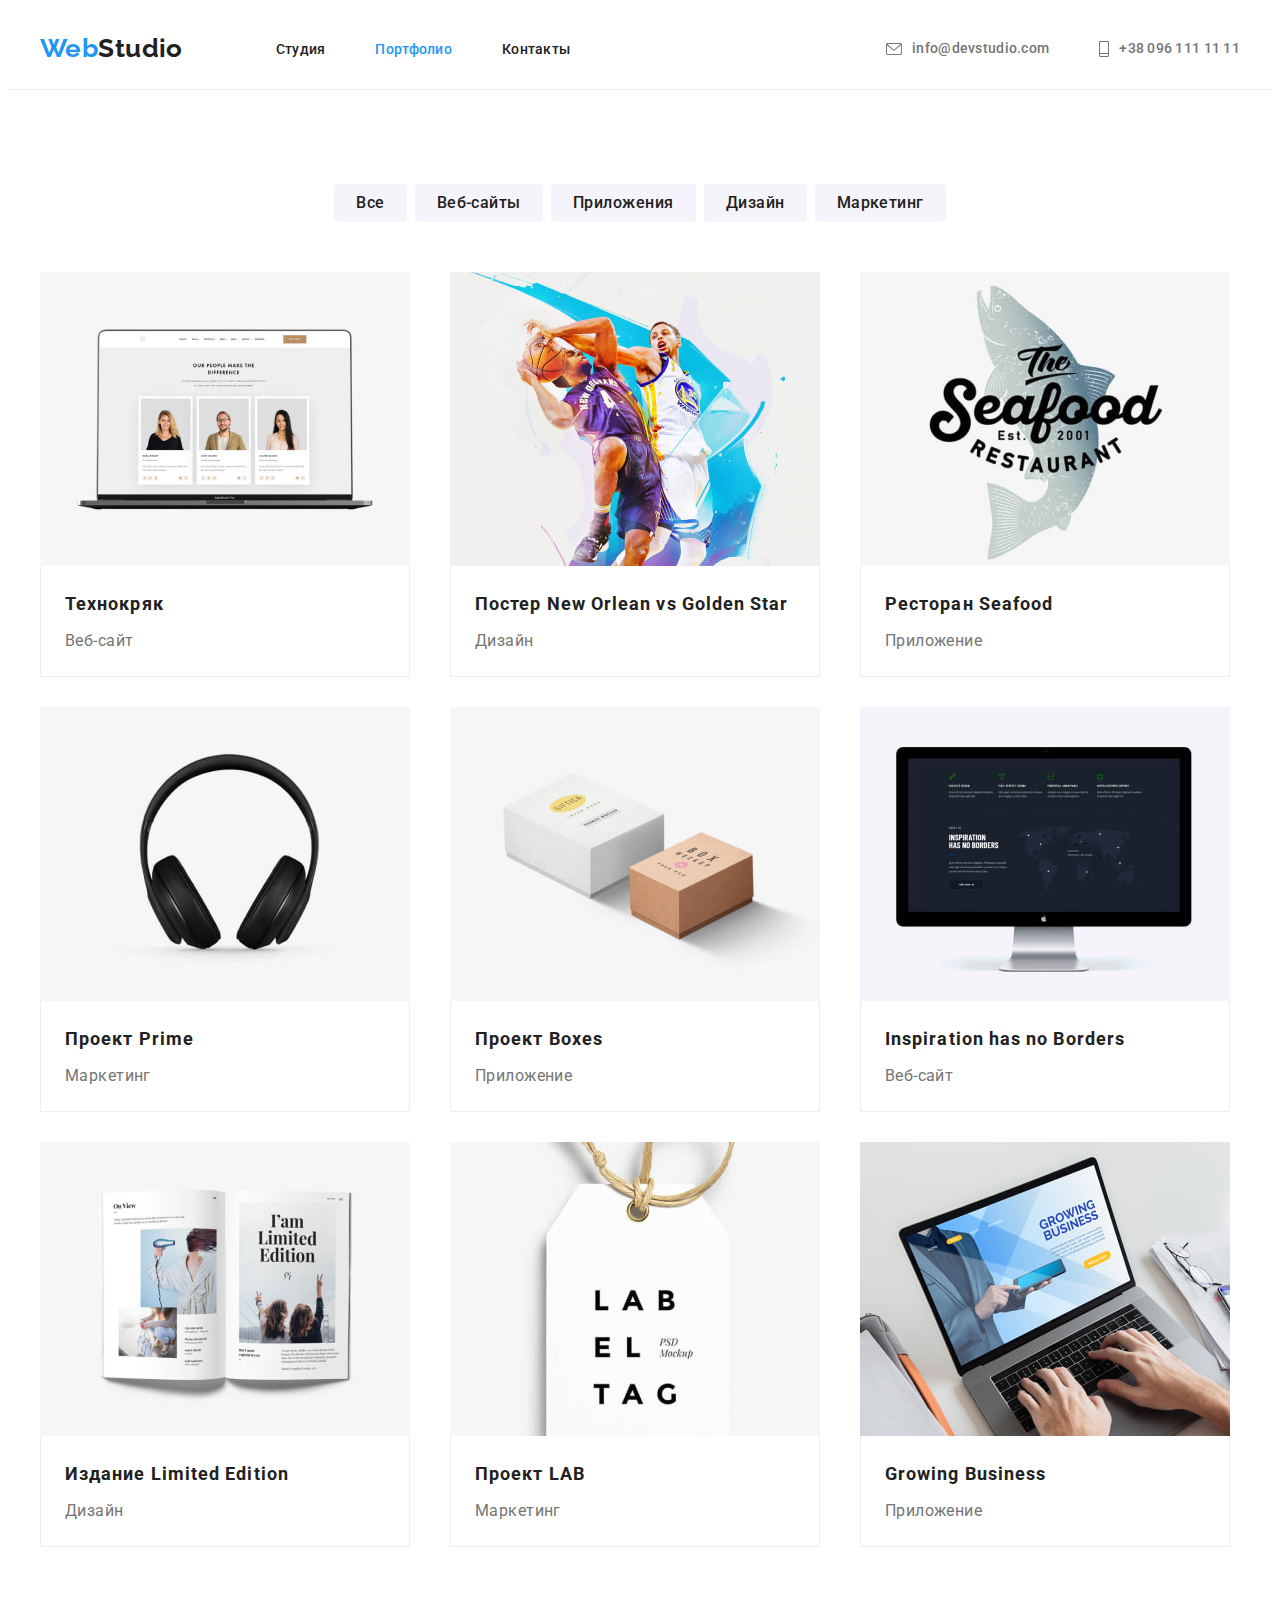
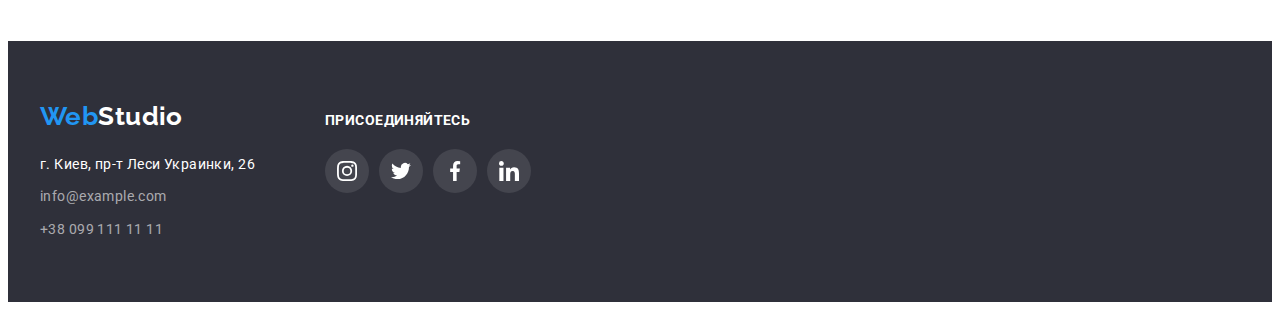
==== portfolio.html @ 11eaf8f4 "Adds files from previous HW" ====
<!DOCTYPE html>
<html lang="ru">
<head>
  <meta charset="UTF-8">
  <meta http-equiv="X-UA-Compatible" content="IE=edge">
  <meta name="viewport" content="width=device-width, initial-scale=1.0">
  <title>Портфолио</title>
  <link rel="preconnect" href="https://fonts.googleapis.com">
  <link rel="preconnect" href="https://fonts.gstatic.com" crossorigin>
  <link href="https://fonts.googleapis.com/css2?family=Raleway:wght@700&family=Roboto:wght@400;500;700;900&display=swap"
    rel="stylesheet">
  <link rel="stylesheet" href="https://cdnjs.cloudflare.com/ajax/libs/modern-normalize/1.1.0/modern-normalize.min.css"
    integrity="sha512-wpPYUAdjBVSE4KJnH1VR1HeZfpl1ub8YT/NKx4PuQ5NmX2tKuGu6U/JRp5y+Y8XG2tV+wKQpNHVUX03MfMFn9Q=="
    crossorigin="anonymous" referrerpolicy="no-referrer" />
  <link rel="stylesheet" href="./css/styles.css">
</head>

<body>
  <header class="header">
    <div class="container header-wrap">
      <nav class="site-nav">
        <a href="./index.html" class="logo link"><span>Web</span>Studio</a>
        <ul class="nav-list list">
          <li class="nav-item"><a href="./index.html" class="nav-link link">Cтудия</a></li>
          <li class="nav-item"><a href="./portfolio.html" class="nav-link link active-page">Портфолио</a></li>
          <li class="nav-item"><a href="" class="nav-link link">Контакты</a></li>
        </ul>
      </nav>
     
      <ul class="header-contacts-list list">
        <li class="header-contacts-item">
          <a href="mailto:info@devstudio.com" class="header-contacts link">
            <svg class="contacts-icon" width="16" height="12">
              <use href="./images/icons.svg#icon-envelope"></use>
            </svg>
            info@devstudio.com</a>
        </li>
      
        <li class="header-contacts-item">
          <a href="tel:+380961111111" class="header-contacts link">
            <svg class="contacts-icon" width="10" height="16">
              <use href="./images/icons.svg#icon-phone"></use>
            </svg>
            +38 096 111 11 11</a>
        </li>
      </ul>
    </div>
  </header>

  <main>
    <section class="section">
      <div class="container">
        <h1 class="visually-hidden" aria-hidden="true" tabindex="-1">Примеры работ</h1>
        
        <ul class="btn-list list">
          <li class="btn-list-item"><button type="button" class="btn">Все</button></li>
          <li class="btn-list-item"><button type="button" class="btn">Веб-сайты</button></li>
          <li class="btn-list-item"><button type="button" class="btn">Приложения</button></li>
          <li class="btn-list-item"><button type="button" class="btn">Дизайн</button></li>
          <li class="btn-list-item"><button type="button" class="btn">Маркетинг</button></li>
        </ul>
        
        <ul class="project-list list">
          <li class="project-item list">
            <a href="" class="project-link link">
              <img src="./images/prtfl-img1.jpeg" alt="страница сайта на экране ноутбука" width="370" class="project-img">
              <div class="project-item-content">
                <h2 class="project-title">Технокряк</h2>
                <p class="project-text">Веб-сайт</p>
              </div>
            </a>
          </li>
        
          <li class="project-item">
            <a href="" class="project-link link">
              <img src="./images/prtfl-img2.jpeg" alt="два басктболиста разных команд в момент броска" width="370"
                class="project-img">
              <div class="project-item-content">
                <h2 class="project-title">Постер New Orlean vs Golden Star</h2>
                <p class="project-text">Дизайн</p>
              </div>
            </a>
          </li>
        
          <li class="project-item">
            <a href="" class="project-link link">
              <img src="./images/prtfl-img3.jpeg" alt="логотип ресторана в виде плавника" width="370" class="project-img">
              <div class="project-item-content">
                <h2 class="project-title">Ресторан Seafood</h2>
                <p class="project-text">Приложение</p>
              </div>
            </a>
          </li>
        
          <li class="project-item">
            <a href="" class="project-link link">
              <img src="./images/prtfl-img4.jpeg" alt="студийные наушники" width="370" class="project-img">
              <div class="project-item-content">
                <h2 class="project-title">Проект Prime</h2>
                <p class="project-text">Маркетинг</p>
              </div>
            </a>
          </li>
        
          <li class="project-item">
            <a href="" class="project-link link">
              <img src="./images/prtfl-img5.jpeg" alt="две коробки" width="370" class="project-img">
              <div class="project-item-content">
                <h2 class="project-title">Проект Boxes</h2>
                <p class="project-text">Приложение</p>
              </div>
            </a>
          </li>
        
          <li class="project-item">
            <a href="" class="project-link link">
              <img src="./images/prtfl-img6.jpeg" alt="страница сайта на экране компьютера" width="370" class="project-img">
              <div class="project-item-content">
                <h2 class="project-title">Inspiration has no Borders</h2>
                <p class="project-text">Веб-сайт</p>
              </div>
            </a>
          </li>
        
          <li class="project-item">
            <a href="" class="project-link link">
              <img src="./images/prtfl-img7.jpeg" alt="открытый журнал" width="370" class="project-img">
              <div class="project-item-content">
                <h2 class="project-title">Издание Limited Edition</h2>
                <p class="project-text">Дизайн</p>
              </div>
            </a>
          </li>
        
          <li class="project-item">
            <a href="" class="project-link link">
              <img src="./images/prtfl-img8.jpeg" alt="бирка для одежды" width="370" class="project-img">
              <div class="project-item-content">
                <h2 class="project-title">Проект LAB</h2>
                <p class="project-text">Маркетинг</p>
              </div>
            </a>
          </li>
        
          <li class="project-item">
            <a href="" class="project-link link">
              <img src="./images/prtfl-img9.jpeg" alt="человек работает за ноутбуком" width="370" class="project-img">
              <div class="project-item-content">
                <h2 class="project-title">Growing Business</h2>
                <p class="project-text">Приложение</p>
              </div>
            </a>
          </li>
        </ul>
      </div>
    </section>
  </main>

  <footer class="footer">
    <div class="container footer-container">
      <div class="footer-left">
        <a href="./index.html" class="footer-logo link"><span>Web</span>Studio</a>
        <address class="address">
          <ul class="address-list list">
            <li class="address-list-item"><a href="https://goo.gl/maps/qHLMZfje5KFmPhSk8" target="_blank"
                rel="noopener noreferrer nofollow" title="Открыть карту" class="address-link link">г. Киев, пр-т Леси
                Украинки, 26</a></li>
            <li class="address-list-item"><a href="mailto:info@example.com" class="address-mail link">info@example.com</a>
            </li>
            <li class="address-list-item"><a href="tel:+380991111111" class="address-tel link">+38 099 111 11 11</a></li>
          </ul>
        </address>
      </div>

      <div class="footer-right">
        <p class="footer-text">Присоединяйтесь</p>
      
        <ul class="footer-socials-list list">
          <li class="footer-socials-item">
            <a href="" class="footer-socials-link">
              <svg class="footer-socials-icon" width="20" height="20">
                <use href="./images/icons.svg#icon-instagram"></use>
              </svg>
            </a>
          </li>
      
          <li class="footer-socials-item">
            <a href="" class="footer-socials-link">
              <svg class="footer-socials-icon" width="20" height="20">
                <use href="./images/icons.svg#icon-twitter"></use>
              </svg>
            </a>
          </li>
      
          <li class="footer-socials-item">
            <a href="" class="footer-socials-link">
              <svg class="footer-socials-icon" width="20" height="20">
                <use href="./images/icons.svg#icon-facebook"></use>
              </svg>
            </a>
          </li>
      
          <li class="footer-socials-item">
            <a href="" class="footer-socials-link">
              <svg class="footer-socials-icon" width="20" height="20">
                <use href="./images/icons.svg#icon-linkedin"></use>
              </svg>
            </a>
          </li>
        </ul>
      </div>


    </div>
  </footer>

</body>

</html>
---- css/styles.css ----
:root {
  --primary-text-color: #757575;
  --title-text-color: #212121;
  --primary-accent-color: #2196f3;
  --secondary-accent-color: #ffffff;
  --contacts-transparent-color: rgba(255, 255, 255, 0.6);
  --primary-background-color: #ffffff;
  --secondary-background-color: #f5f4fa;
  --footer-backgrounf-color: #2f303a;
  --icon-bg: #ffffff;
  --icon-color: #afb1b8;
  --advantages-icon-bg: #f5f4fa;
}

/* -------- General ---------------- */

body {
  font-family: 'Roboto', sans-serif;
  background-color: var(--primary-background-color);
  color: var(--primary-text-color);
  font-size: 14px;
  letter-spacing: 0.03em;
}

p,
h1,
h2,
h3,
h4,
h5,
h6 {
  margin: 0;
}

ul {
  margin: 0;
  padding: 0;
}
img {
  display: block;
  max-width: 100%;
  height: auto;
}

button {
  cursor: pointer;
}

.link {
  text-decoration: none;
  display: inline-block;
}

.link:visited {
  color: none;
}

.list {
  list-style: none;
}

.visually-hidden {
  position: absolute;
  white-space: nowrap;
  width: 1px;
  height: 1px;
  overflow: hidden;
  border: 0;
  padding: 0;
  clip: rect(0 0 0 0);
  clip-path: inset(50%);
  margin: -1px;
}

.container {
  width: 1200px;
  margin-left: auto;
  margin-right: auto;
  padding-left: 15px;
  padding-right: 15px;
}

.section {
  padding-top: 94px;
  padding-bottom: 94px;
}

/* --------- Header section -----------------------*/

/* Site navigation */

.header {
  display: flex;
  align-items: center;
  border-bottom: 1px solid #ececec;
}

.header-wrap {
  display: flex;
  align-items: center;
}

.site-nav {
  display: flex;
  align-items: center;
}

.nav-list {
  display: flex;
}

.logo {
  padding-top: 25px;
  padding-bottom: 25px;
  margin-right: 93px;

  font-family: Raleway;
  color: var(--title-text-color);
  font-weight: 700;
  font-size: 26px;
  line-height: 1.2;
}

.logo > span {
  color: var(--primary-accent-color);
}

.nav-item:not(:last-child) {
  margin-right: 50px;
}

.nav-link {
  color: var(--title-text-color);
  font-weight: 500;
  line-height: 1.15;
  letter-spacing: 0.02em;
  padding-top: 32px;
  padding-bottom: 32px;
  display: block;
}

.nav-link:hover,
.nav-link:focus {
  color: var(--primary-accent-color);
}

.nav-link.active-page {
  color: var(--primary-accent-color);
}

.header-contacts-list {
  display: flex;
  margin-left: auto;
}

.header-contacts-item + .header-contacts-item {
  margin-left: 50px;
}

.header-contacts {
  display: flex;
  align-items: center;
  padding-top: 32px;
  padding-bottom: 32px;

  color: var(--primary-text-color);
  font-weight: 500;
  line-height: 1.14;
  letter-spacing: 0.02em;
}

.header-contacts:hover,
.header-contacts:focus {
  color: var(--primary-accent-color);
}

.contacts-icon {
  margin-right: 10px;
  fill: currentColor;
}

/* ----------- Main page styles ---------------*/

.hero-container {
  max-width: 1600px;
  min-height: 600px;
  margin-left: auto;
  margin-right: auto;
  padding: 200px 452px;

  background-color: #c4c4c4;
  background-image: linear-gradient(to right, rgba(47, 48, 58, 0.4), rgba(47, 48, 58, 0.4)),
    url(../images/hero-bg.jpeg);
  background-repeat: no-repeat;
  background-position: center;
  background-size: cover;
  text-align: center;
}

.hero-title {
  margin-bottom: 30px;
  width: 694px;

  color: var(--secondary-accent-color);
  font-weight: 900;
  font-size: 44px;
  line-height: 1.36;
  letter-spacing: 0.06em;
  text-transform: uppercase;
}

.hero-btn {
  padding: 10px 32px;
  border-radius: 4px;
  min-width: 200px;

  background-color: var(--primary-accent-color);
  color: var(--secondary-accent-color);
  font-family: inherit;
  font-weight: 700;
  font-size: 16px;
  line-height: 1.88;
  letter-spacing: 0.06em;
  box-shadow: 0px 4px 4px rgba(0, 0, 0, 0.15);
  border: none;
}

.hero-btn:hover,
.hero-btn:focus {
  background: #188ce8;
  box-shadow: 0px 4px 4px rgba(0, 0, 0, 0.15);
  border-radius: 4px;
}

.advantages-list {
  display: flex;
  justify-content: center;
  flex-wrap: wrap;
}

.advantages-item:not(:last-child) {
  margin-right: 30px;
}

.advantages-item {
  width: 270px;
}

.advantages-icon-container {
  display: flex;
  align-items: center;
  justify-content: center;
  background-color: var(--advantages-icon-bg);
  width: 270px;
  height: 120px;
}

.advantages-icon {
  object-position: 50% 50%;
}

.advantages-title {
  margin-bottom: 10px;
}

.servises-section {
  padding-top: 0;
}

.services-title {
  font-weight: 700;
  font-size: 36px;
  line-height: 1.17;
  text-align: center;
  color: var(--title-text-color);
  margin-bottom: 50px;
}

.services-list {
  display: flex;
  justify-content: center;
}

.services-item + .services-item {
  margin-left: 30px;
}

.advantages-title {
  font-weight: 700;
  line-height: 1.14;
  text-transform: uppercase;
  color: var(--title-text-color);
  margin-top: 30px;
  margin-bottom: 10px;
}

.advantages-text {
  line-height: 1.71;
}

.team-section {
  background-color: var(--secondary-background-color);
}

.team-title {
  font-weight: 700;
  font-size: 36px;
  line-height: 1.17;
  text-align: center;
  color: var(--title-text-color);
  margin-bottom: 50px;
}

.team-list {
  display: flex;
  justify-content: center;
}

.team-item-content {
  padding: 30px 0;
}

.team-item {
  background-color: #fff;
  box-shadow: 0px 1px 3px rgba(0, 0, 0, 0.12), 0px 1px 1px rgba(0, 0, 0, 0.14),
    0px 2px 1px rgba(0, 0, 0, 0.2);
  border-radius: 0px 0px 4px 4px;
}

.team-item + .team-item {
  margin-left: 30px;
}

.team-name {
  font-weight: 500;
  font-size: 16px;
  line-height: 1.19;
  text-align: center;
  color: var(--title-text-color);
  margin-bottom: 10px;
}

.team-position {
  margin-bottom: 16px;

  font-size: 16px;
  line-height: 1.19;
  text-align: center;
}

.team-socials-list {
  display: flex;
  justify-content: center;
}

.team-socials-item {
  width: 44px;
  height: 44px;
}

.team-socials-item + .team-socials-item {
  margin-left: 10px;
}

.team-socials-link {
  display: flex;
  justify-content: center;
  align-items: center;
  width: 100%;
  height: 100%;
  border-radius: 50%;

  background-color: var(--icon-bg);
  color: var(--icon-color);
}

.team-socials-link:hover,
.team-socials-link:focus {
  background-color: var(--primary-accent-color);
  color: var(--secondary-accent-color);
}

.team-socials-icon {
  fill: currentColor;
}

/* ----- Main page - Our clients section  --------*/

.clients-title {
  margin-bottom: 50px;
  font-weight: 700;
  font-size: 36px;
  line-height: 1.17;
  text-align: center;
  letter-spacing: 0.03em;
  color: var(--title-text-color);
}

.clients-list {
  display: flex;
  justify-content: center;
}

.clients-item {
  display: flex;
  justify-content: center;
}

.clients-item + .clients-item {
  margin-left: 30px;
}

.clients-link {
  display: flex;
  justify-content: center;
  align-items: center;

  width: 170px;
  height: 92px;
  border: 1px solid var(--icon-color);
  border-radius: 4px;
  color: var(--icon-color);
}

.clients-link:hover,
.clients-link:focus {
  color: var(--primary-accent-color);
  border-color: currentColor;
}

.clients-logo {
  fill: currentColor;
}

/* ------------ Portfolio styles ----------*/

.btn-list {
  display: flex;
  justify-content: center;
  flex-wrap: wrap;
  margin-bottom: 50px;
}

.btn-list-item:not(:last-child) {
  margin-right: 8px;
}

.btn {
  border-radius: 4px;
  padding: 6px 22px;

  font-family: inherit;
  font-weight: 500;
  font-size: 16px;
  line-height: 1.62;
  letter-spacing: 0.03em;
  background-color: var(--secondary-background-color);
  color: var(--title-text-color);
  border: transparent;
}

.btn:hover,
.btn:focus {
  background-color: var(--primary-accent-color);
  color: var(--secondary-accent-color);
  box-shadow: 0px 3px 1px rgba(0, 0, 0, 0.1), 0px 1px 2px rgba(0, 0, 0, 0.08),
    0px 2px 2px rgba(0, 0, 0, 0.12);
}

.project-list {
  display: flex;
  flex-wrap: wrap;
  margin-left: -30px;
  margin-bottom: -30px;
}

.project-item {
  flex-basis: calc((100% - 90px) / 3);
  margin-left: 30px;
  margin-bottom: 30px;
}

.project-link {
  color: inherit;
}

.project-link:hover,
.project-link:focus {
  box-shadow: 0px 1px 1px rgba(0, 0, 0, 0.12), 0px 4px 4px rgba(0, 0, 0, 0.06),
    1px 4px 6px rgba(0, 0, 0, 0.16);
}

.project-img {
  max-width: 100%;
}

.project-item .project-title {
  margin-bottom: 4px;

  color: var(--title-text-color);
  font-weight: 700;
  font-size: 18px;
  line-height: 2;
  letter-spacing: 0.06em;
}

.project-item-content {
  padding-top: 20px;
  padding-bottom: 20px;
  padding-left: 24px;
  border-right: 1px solid #eeeeee;
  border-bottom: 1px solid #eeeeee;
  border-left: 1px solid #eeeeee;
}

.project-text {
  font-size: 16px;
  line-height: 1.88;
}

/* ------------ Footer styles -------------- */

.footer {
  background-color: var(--footer-backgrounf-color);
}

.footer-container {
  padding-top: 60px;
  padding-bottom: 60px;
  display: flex;
  align-items: baseline;
}

.footer-logo {
  display: block;
  margin-bottom: 20px;

  font-family: Raleway;
  color: var(--secondary-accent-color);
  font-weight: 700;
  font-size: 26px;
  line-height: 1.2;
}

.footer-logo > span {
  color: var(--primary-accent-color);
}

.address-list {
  font-style: normal;
  line-height: 1.71;
}

.address-list-item:not(:last-child) {
  margin-bottom: 9px;
}

.address-link {
  color: var(--secondary-accent-color);
}

.address-link:hover,
.address-link:focus {
  color: var(--primary-accent-color);
}

.address-mail,
.address-tel {
  color: var(--contacts-transparent-color);
}

.address-mail:hover,
.address-mail:focus,
.address-tel:hover,
.address-tel:focus {
  color: var(--primary-accent-color);
}

.footer-right {
  margin-left: 70px;
}

.footer-text {
  margin-bottom: 20px;

  font-weight: 700;
  font-size: 14px;
  line-height: 1.14;
  letter-spacing: 0.03em;
  text-transform: uppercase;
  color: var(--secondary-accent-color);
}

.footer-socials-list {
  display: flex;
  justify-content: center;
}

.footer-socials-item {
  display: flex;
  justify-content: center;
}

.footer-socials-item + .footer-socials-item {
  margin-left: 10px;
}

.footer-socials-link {
  display: flex;
  justify-content: center;
  align-items: center;
  width: 44px;
  height: 44px;
  border-radius: 50%;

  background-color: rgba(255, 255, 255, 0.1);
  color: var(--secondary-accent-color);
}

.footer-socials-icon {
  fill: currentColor;
}

.footer-socials-link:hover,
.footer-socials-link:focus {
  background-color: var(--primary-accent-color);
}
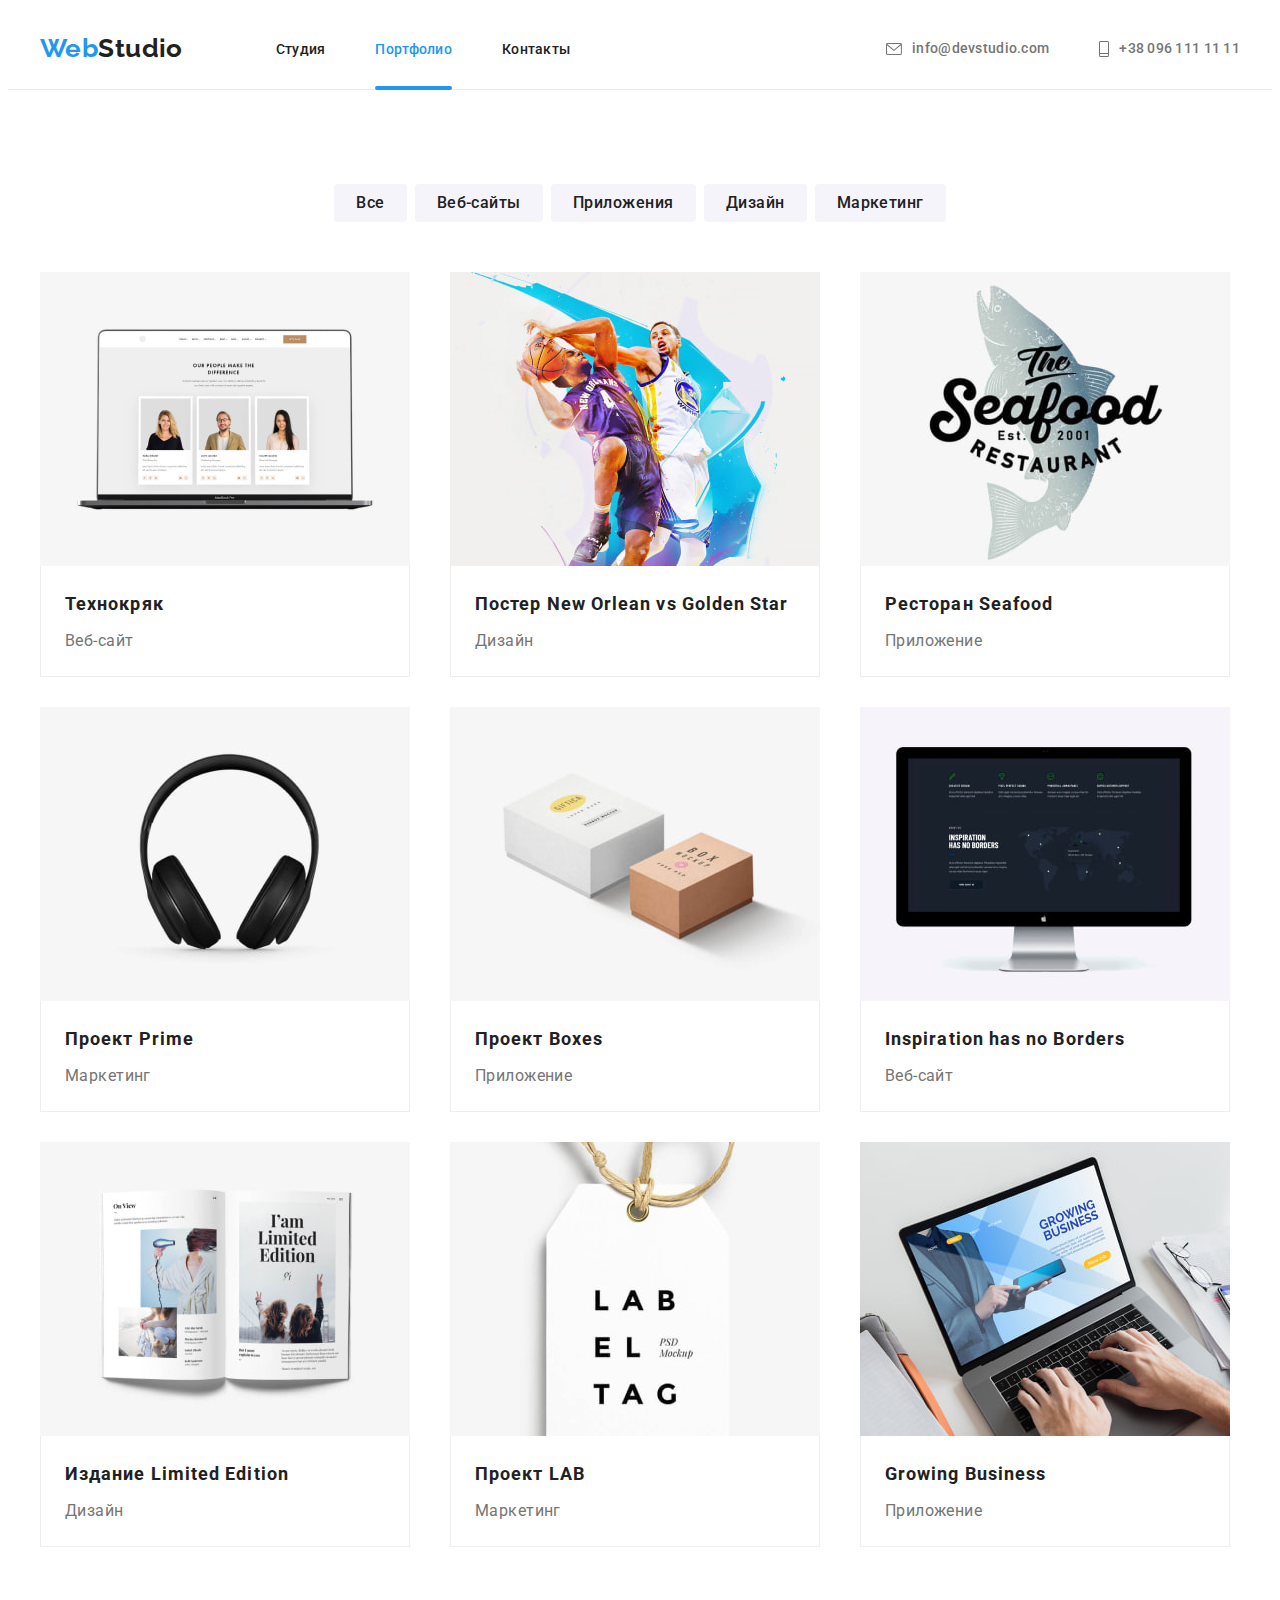
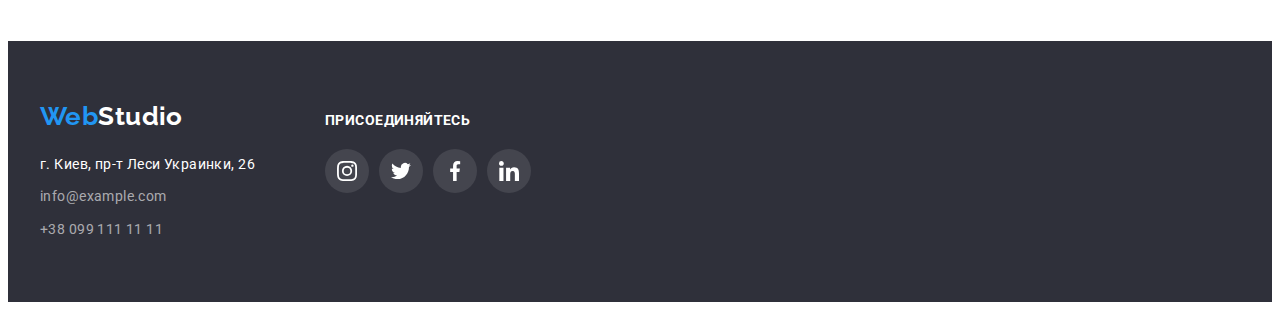
==== commit d654dde1: "Adds portfolio styles & modal window" ====
--- a/portfolio.html
+++ b/portfolio.html
@@ -63,7 +63,11 @@
         <ul class="project-list list">
           <li class="project-item list">
             <a href="" class="project-link link">
-              <img src="./images/prtfl-img1.jpeg" alt="страница сайта на экране ноутбука" width="370" class="project-img">
+              <div class="project-thumb">
+                <img src="./images/prtfl-img1.jpeg" alt="страница сайта на экране ноутбука" width="370" class="project-img">
+                  <p class="project-top-text">Технокряк это современная площадка распространения вируса. Компании используют
+                    эту платформу для цифрового шпионажа и атак на защищённые сервера конкурентов.</p>
+              </div>
               <div class="project-item-content">
                 <h2 class="project-title">Технокряк</h2>
                 <p class="project-text">Веб-сайт</p>
@@ -73,8 +77,11 @@
         
           <li class="project-item">
             <a href="" class="project-link link">
-              <img src="./images/prtfl-img2.jpeg" alt="два басктболиста разных команд в момент броска" width="370"
-                class="project-img">
+              <div class="project-thumb">
+                <img src="./images/prtfl-img2.jpeg" alt="два басктболиста разных команд в момент броска" width="370"
+                  class="project-img">
+                <p class="project-top-text">Постер New Orlean vs Golden Star</p>
+              </div>
               <div class="project-item-content">
                 <h2 class="project-title">Постер New Orlean vs Golden Star</h2>
                 <p class="project-text">Дизайн</p>
@@ -84,7 +91,10 @@
         
           <li class="project-item">
             <a href="" class="project-link link">
-              <img src="./images/prtfl-img3.jpeg" alt="логотип ресторана в виде плавника" width="370" class="project-img">
+              <div class="project-thumb">
+                <img src="./images/prtfl-img3.jpeg" alt="логотип ресторана в виде плавника" width="370" class="project-img">
+                <p class="project-top-text">Ресторан Seafood</p>
+              </div>
               <div class="project-item-content">
                 <h2 class="project-title">Ресторан Seafood</h2>
                 <p class="project-text">Приложение</p>
@@ -94,7 +104,10 @@
         
           <li class="project-item">
             <a href="" class="project-link link">
-              <img src="./images/prtfl-img4.jpeg" alt="студийные наушники" width="370" class="project-img">
+              <div class="project-thumb">
+                <img src="./images/prtfl-img4.jpeg" alt="студийные наушники" width="370" class="project-img">
+                <p class="project-top-text">Проект Prime</p>
+              </div>
               <div class="project-item-content">
                 <h2 class="project-title">Проект Prime</h2>
                 <p class="project-text">Маркетинг</p>
@@ -104,7 +117,10 @@
         
           <li class="project-item">
             <a href="" class="project-link link">
-              <img src="./images/prtfl-img5.jpeg" alt="две коробки" width="370" class="project-img">
+              <div class="project-thumb">
+                <img src="./images/prtfl-img5.jpeg" alt="две коробки" width="370" class="project-img">
+                <p class="project-top-text">Проект Boxes</p>
+              </div>
               <div class="project-item-content">
                 <h2 class="project-title">Проект Boxes</h2>
                 <p class="project-text">Приложение</p>
@@ -114,7 +130,10 @@
         
           <li class="project-item">
             <a href="" class="project-link link">
-              <img src="./images/prtfl-img6.jpeg" alt="страница сайта на экране компьютера" width="370" class="project-img">
+              <div class="project-thumb">
+                <img src="./images/prtfl-img6.jpeg" alt="страница сайта на экране компьютера" width="370" class="project-img">
+                <p class="project-top-text">Inspiration has no Borders</p>
+              </div>
               <div class="project-item-content">
                 <h2 class="project-title">Inspiration has no Borders</h2>
                 <p class="project-text">Веб-сайт</p>
@@ -124,7 +143,10 @@
         
           <li class="project-item">
             <a href="" class="project-link link">
-              <img src="./images/prtfl-img7.jpeg" alt="открытый журнал" width="370" class="project-img">
+              <div class="project-thumb">
+                <img src="./images/prtfl-img7.jpeg" alt="открытый журнал" width="370" class="project-img">
+                <p class="project-top-text">Издание Limited Edition</p>
+              </div>
               <div class="project-item-content">
                 <h2 class="project-title">Издание Limited Edition</h2>
                 <p class="project-text">Дизайн</p>
@@ -134,7 +156,10 @@
         
           <li class="project-item">
             <a href="" class="project-link link">
-              <img src="./images/prtfl-img8.jpeg" alt="бирка для одежды" width="370" class="project-img">
+              <div class="project-thumb">
+                <img src="./images/prtfl-img8.jpeg" alt="бирка для одежды" width="370" class="project-img">
+                <p class="project-top-text">Проект LAB</p>
+              </div>
               <div class="project-item-content">
                 <h2 class="project-title">Проект LAB</h2>
                 <p class="project-text">Маркетинг</p>
@@ -144,7 +169,10 @@
         
           <li class="project-item">
             <a href="" class="project-link link">
-              <img src="./images/prtfl-img9.jpeg" alt="человек работает за ноутбуком" width="370" class="project-img">
+              <div class="project-thumb">
+                <img src="./images/prtfl-img9.jpeg" alt="человек работает за ноутбуком" width="370" class="project-img">
+                <p class="project-top-text">Growing Business</p>
+              </div>
               <div class="project-item-content">
                 <h2 class="project-title">Growing Business</h2>
                 <p class="project-text">Приложение</p>
--- a/css/styles.css
+++ b/css/styles.css
@@ -10,6 +10,9 @@
   --icon-bg: #ffffff;
   --icon-color: #afb1b8;
   --advantages-icon-bg: #f5f4fa;
+  --project-overlay-color: rgba(33, 150, 243, 0.9);
+  --transition-type-basic: cubic-bezier(0.4, 0, 0.2, 1);
+  --transition-duration: 250ms;
 }
 
 /* -------- General ---------------- */
@@ -137,6 +140,8 @@
   padding-top: 32px;
   padding-bottom: 32px;
   display: block;
+  position: relative;
+  transition: color var(--transition-duration) var(--transition-type-basic);
 }
 
 .nav-link:hover,
@@ -146,6 +151,19 @@
 
 .nav-link.active-page {
   color: var(--primary-accent-color);
+}
+
+.nav-link.active-page::after {
+  content: '';
+
+  position: absolute;
+  left: 0;
+  bottom: -1px;
+
+  height: 4px;
+  width: 100%;
+  border-radius: 2px;
+  background-color: var(--primary-accent-color);
 }
 
 .header-contacts-list {
@@ -167,6 +185,7 @@
   font-weight: 500;
   line-height: 1.14;
   letter-spacing: 0.02em;
+  transition: color var(--transition-duration) var(--transition-type-basic);
 }
 
 .header-contacts:hover,
@@ -221,15 +240,15 @@
   font-size: 16px;
   line-height: 1.88;
   letter-spacing: 0.06em;
-  box-shadow: 0px 4px 4px rgba(0, 0, 0, 0.15);
   border: none;
+  transition: background-color var(--transition-duration) var(--transition-type-basic),
+    box-shadow var(--transition-duration) var(--transition-type-basic);
 }
 
 .hero-btn:hover,
 .hero-btn:focus {
-  background: #188ce8;
+  background-color: #188ce8;
   box-shadow: 0px 4px 4px rgba(0, 0, 0, 0.15);
-  border-radius: 4px;
 }
 
 .advantages-list {
@@ -283,6 +302,35 @@
 
 .services-item + .services-item {
   margin-left: 30px;
+}
+
+.services-item {
+  position: relative;
+}
+
+.services-banner {
+  position: absolute;
+  content: '';
+
+  display: flex;
+  align-items: center;
+  justify-content: center;
+
+  width: 100%;
+  height: 70px;
+  left: 0;
+  bottom: 0;
+  background: rgba(47, 48, 58, 0.8);
+}
+
+.servises-description {
+  font-weight: 700;
+  font-size: 14px;
+  line-height: 1.14;
+  text-align: center;
+  letter-spacing: 0.03em;
+  text-transform: uppercase;
+  color: var(--secondary-accent-color);
 }
 
 .advantages-title {
@@ -372,6 +420,8 @@
 
   background-color: var(--icon-bg);
   color: var(--icon-color);
+  transition: background-color var(--transition-duration) var(--transition-type-basic),
+    color var(--transition-duration) var(--transition-type-basic);
 }
 
 .team-socials-link:hover,
@@ -420,6 +470,8 @@
   border: 1px solid var(--icon-color);
   border-radius: 4px;
   color: var(--icon-color);
+  transition: color var(--transition-duration) var(--transition-type-basic),
+    border-color var(--transition-duration) var(--transition-type-basic);
 }
 
 .clients-link:hover,
@@ -457,6 +509,8 @@
   background-color: var(--secondary-background-color);
   color: var(--title-text-color);
   border: transparent;
+  transition: background-color var(--transition-duration) var(--transition-type-basic),
+    color var(--transition-duration) var(--transition-type-basic);
 }
 
 .btn:hover,
@@ -481,13 +535,63 @@
 }
 
 .project-link {
+  position: relative;
   color: inherit;
+  transition: box-shadow var(--transition-duration) var(--transition-type-basic);
 }
 
 .project-link:hover,
 .project-link:focus {
   box-shadow: 0px 1px 1px rgba(0, 0, 0, 0.12), 0px 4px 4px rgba(0, 0, 0, 0.06),
     1px 4px 6px rgba(0, 0, 0, 0.16);
+}
+
+.project-thumb {
+  position: relative;
+  overflow: hidden;
+}
+
+/* .project-thumb::before {
+  content: '';
+
+  position: absolute;
+  width: 100%;
+  height: 100%;
+  top: 0;
+  left: 0;
+  background-color: var(--project-overlay-color);
+  opacity: 0;
+} */
+
+/* .project-link:hover .project-thumb::before,
+.project-link:focus .project-thumb::before {
+  transform: translateY(0);
+} */
+
+.project-top-text {
+  position: absolute;
+  transform: translateY(100%);
+
+  width: 100%;
+  height: 100%;
+  top: 0;
+  left: 0;
+
+  font-weight: 400;
+  font-size: 18px;
+  line-height: 1.56;
+  letter-spacing: 0.03em;
+  padding: 63px 24px;
+
+  background-color: var(--project-overlay-color);
+  color: var(--secondary-accent-color);
+
+  transition: transform var(--transition-duration) var(--transition-type-basic);
+}
+
+.project-link:hover .project-top-text,
+.project-link:focus .project-top-text {
+  transform: translateY(0);
 }
 
 .project-img {
@@ -557,6 +661,7 @@
 
 .address-link {
   color: var(--secondary-accent-color);
+  transition: color var(--transition-duration) var(--transition-type-basic);
 }
 
 .address-link:hover,
@@ -567,6 +672,7 @@
 .address-mail,
 .address-tel {
   color: var(--contacts-transparent-color);
+  transition: color var(--transition-duration) var(--transition-type-basic);
 }
 
 .address-mail:hover,
@@ -615,6 +721,7 @@
 
   background-color: rgba(255, 255, 255, 0.1);
   color: var(--secondary-accent-color);
+  transition: background-color var(--transition-duration) var(--transition-type-basic);
 }
 
 .footer-socials-icon {
@@ -625,3 +732,52 @@
 .footer-socials-link:focus {
   background-color: var(--primary-accent-color);
 }
+
+/* ----------- Modal window ---------- */
+
+.backdrop {
+  position: fixed;
+  left: 0;
+  top: 0;
+
+  width: 100vw;
+  height: 100vh;
+  background-color: rgba(0, 0, 0, 0.2);
+}
+
+.modal {
+  position: absolute;
+
+  top: 50%;
+  left: 50%;
+  transform: translate(-50%, -50%);
+
+  width: 528px;
+  min-height: 581px;
+  background: #ffffff;
+  box-shadow: 0px 1px 3px rgba(0, 0, 0, 0.12), 0px 1px 1px rgba(0, 0, 0, 0.14),
+    0px 2px 1px rgba(0, 0, 0, 0.2);
+  border-radius: 4px;
+}
+
+.modal-btn {
+  position: absolute;
+  top: 8px;
+  right: 8px;
+
+  display: flex;
+  align-items: center;
+  justify-content: center;
+
+  width: 30px;
+  height: 30px;
+  border: 1px solid rgba(0, 0, 0, 0.1);
+  border-radius: 50%;
+  background-color: transparent;
+}
+
+.is-hidden {
+  opacity: 0;
+  pointer-events: none;
+  visibility: hidden;
+}
